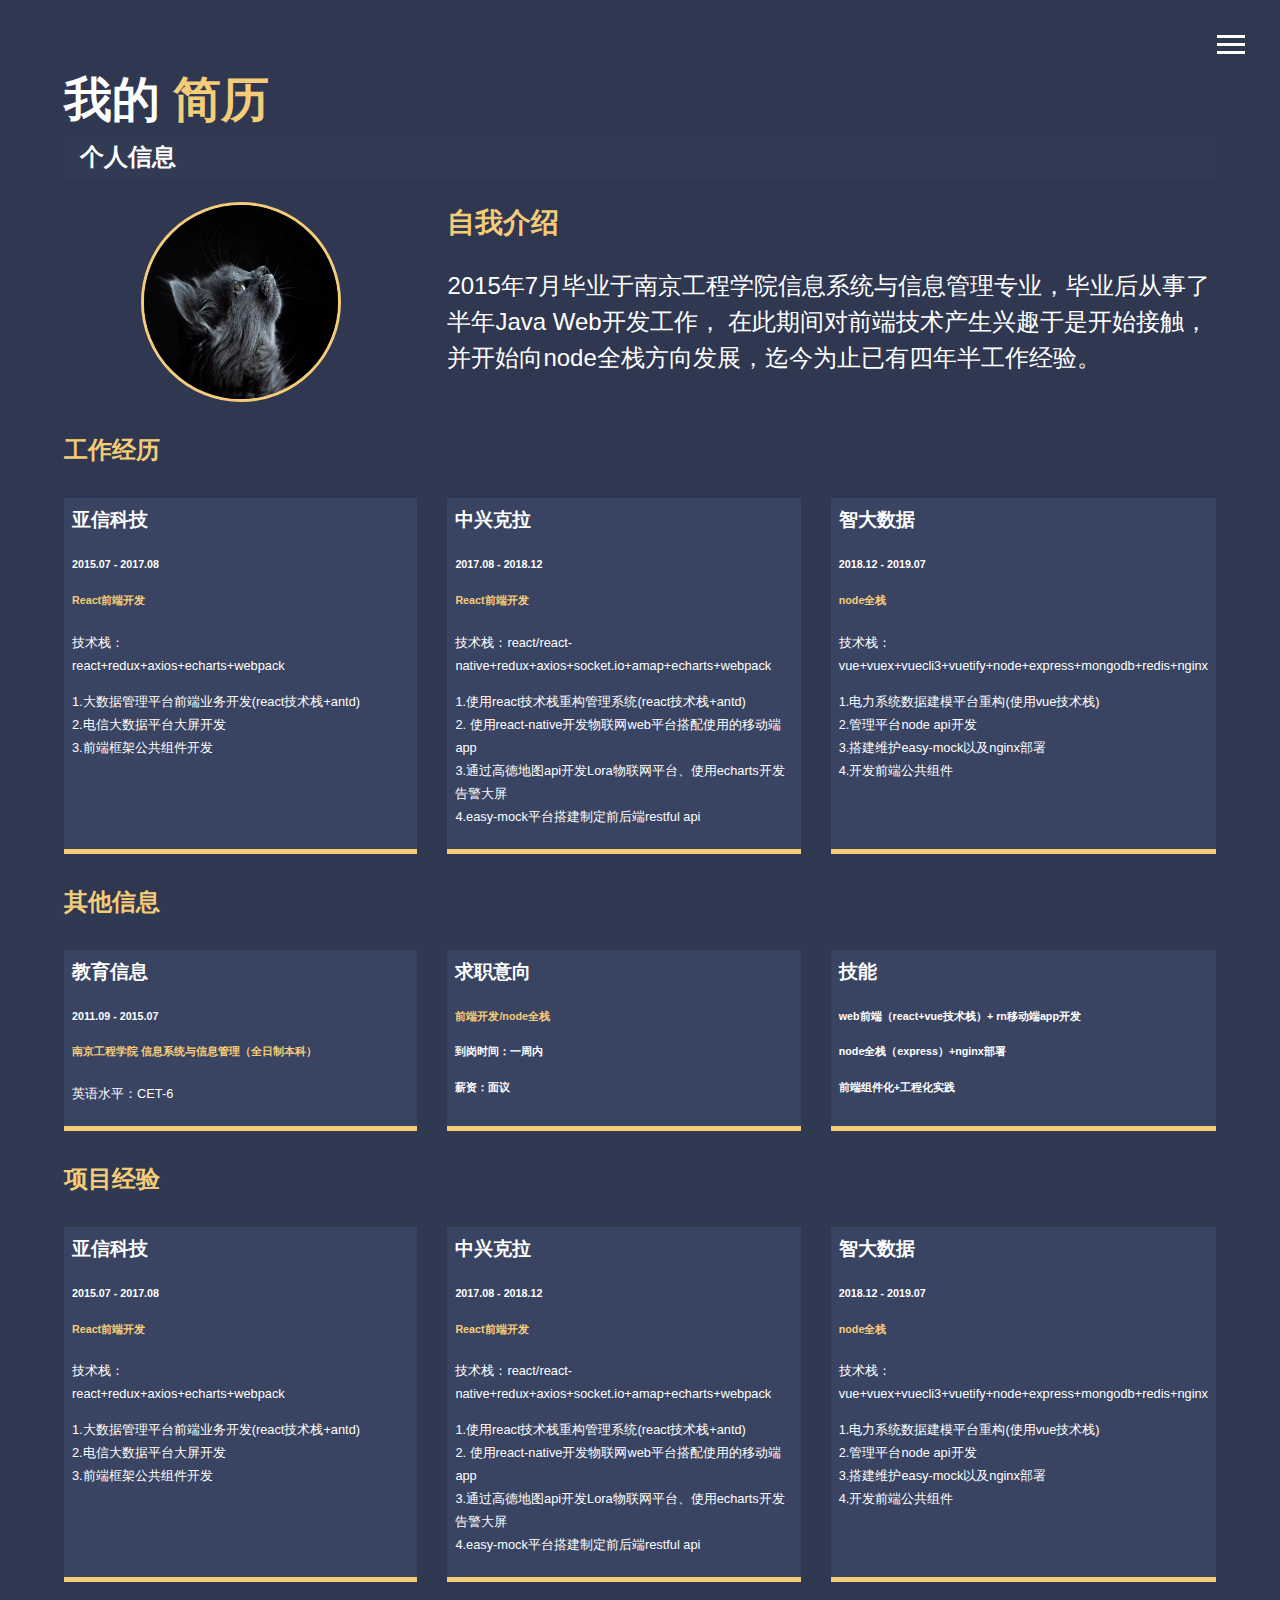
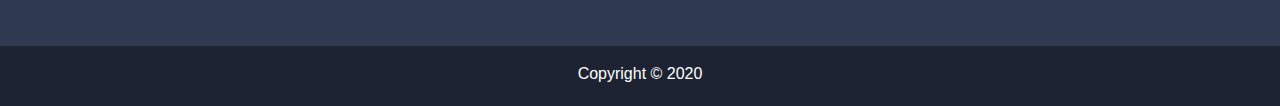
==== about.html @ 242357b2 "commit website code" ====
<!DOCTYPE html>
<html lang="en">

<head>
  <meta charset="UTF-8">
  <meta name="viewport" content="width=device-width, initial-scale=1.0">
  <meta http-equiv="X-UA-Compatible" content="ie=edge">
  <link rel="stylesheet" href="https://use.fontawesome.com/releases/v5.2.0/css/all.css"
    integrity="sha384-hWVjflwFxL6sNzntih27bfxkr27PmbbK/iSvJ+a4+0owXq79v+lsFkW54bOGbiDQ" crossorigin="anonymous">
  <link rel="stylesheet" href="css/main.css">
  <title>About Me</title>
</head>

<body>
  <header>
    <div class="menu-btn">
      <div class="btn-line"></div>
      <div class="btn-line"></div>
      <div class="btn-line"></div>
    </div>
    <nav class="menu">
      <div class="menu-branding">
        <div class="portrait"></div>
      </div>
      <ul class="menu-nav">
        <li class="nav-item">
          <a href="index.html" class="nav-link">首页</a>
        </li>
        <li class="nav-item current">
          <a href="about.html" class="nav-link">我的简历</a>
        </li>
        <li class="nav-item">
          <a href="work.html" class="nav-link">我的作品</a>
        </li>
        <li class="nav-item">
          <a href="contact.html" class="nav-link">联系我</a>
        </li>
      </ul>
    </nav>
  </header>
  <main id="about">
    <h1 class="lg-heading">
      我的
      <span class="text-secondary">简历</span>
    </h1>
    <h2 class="sm-heading">
      个人信息
    </h2>
    <div class="about-info">
      <img src="img/portrait_small.webp" alt="Xuhuitao" class="bio-image">
      <div class="bio">
        <h3 class="text-secondary">自我介绍</h3>
        <p>
          2015年7月毕业于南京工程学院信息系统与信息管理专业，毕业后从事了半年Java Web开发工作， 在此期间对前端技术产生兴趣于是开始接触，并开始向node全栈方向发展，迄今为止已有四年半工作经验。
        </p>
      </div>
      <div class="job-title">
        <span class="type-title text-secondary">工作经历</span>
      </div>
      <div class="job job-1">
        <h3>亚信科技</h3>
        <h6 style="line-height: 1;">2015.07 - 2017.08</h6>
        <h6 style="line-height: 1;" class="text-secondary">React前端开发</h6>
        <p>技术栈：<br>react+redux+axios+echarts+webpack</p>
        <p>1.大数据管理平台前端业务开发(react技术栈+antd) <br> 2.电信大数据平台大屏开发 <br>3.前端框架公共组件开发<br></p>
      </div>

      <div class="job job-2">
        <h3>中兴克拉</h3>
        <h6 style="line-height: 1;">2017.08 - 2018.12</h6 style="line-height: 1;">
        <h6 style="line-height: 1;" class="text-secondary">React前端开发</h6>
        <p>技术栈：react/react-native+redux+axios+socket.io+amap+echarts+webpack</p>
        <p>1.使用react技术栈重构管理系统(react技术栈+antd) <br> 2. 使用react-native开发物联网web平台搭配使用的移动端app
          <br>3.通过高德地图api开发Lora物联网平台、使用echarts开发告警大屏 <br> 4.easy-mock平台搭建制定前后端restful api <br></p>
      </div>

      <div class="job job-3">
        <h3>智大数据</h3>
        <h6 style="line-height: 1;">2018.12 - 2019.07</h6 style="line-height: 1;">
        <h6 style="line-height: 1;" class="text-secondary">node全栈</h6>
        <p>技术栈：vue+vuex+vuecli3+vuetify+node+express+mongodb+redis+nginx</p>
        <p>1.电力系统数据建模平台重构(使用vue技术栈) <br>2.管理平台node api开发 <br>3.搭建维护easy-mock以及nginx部署<br>4.开发前端公共组件</p>
      </div>

      <div class="other-title">
        <span class="type-title text-secondary">其他信息</span>
      </div>
      <div class="job other-1">
        <h3>教育信息</h3>
        <h6 style="line-height: 1;">2011.09 - 2015.07</h6>
        <h6 style="line-height: 1;" class="text-secondary">南京工程学院 信息系统与信息管理（全日制本科）</h6>
        <p>英语水平：CET-6</p>
      </div>

      <div class="job other-2">
        <h3>求职意向</h3>
        <h6 style="line-height: 1;" class="text-secondary">前端开发/node全栈</h6>
        <h6 style="line-height: 1;">到岗时间：一周内</h6>
        <h6 style="line-height: 1;">薪资：面议</h6>
      </div>

      <div class="job other-3">
        <h3>技能</h3>
        <h6 style="line-height: 1;">web前端（react+vue技术栈）+ rn移动端app开发</h6>
        <h6 style="line-height: 1;">node全栈（express）+nginx部署</h6>
        <h6 style="line-height: 1;">前端组件化+工程化实践</h6>
      </div>

      <div class="project-title">
        <span class="type-title text-secondary">项目经验</span>
      </div>
      <div class="job project-1">
        <h3>亚信科技</h3>
        <h6 style="line-height: 1;">2015.07 - 2017.08</h6>
        <h6 style="line-height: 1;" class="text-secondary">React前端开发</h6>
        <p>技术栈：<br>react+redux+axios+echarts+webpack</p>
        <p>1.大数据管理平台前端业务开发(react技术栈+antd) <br> 2.电信大数据平台大屏开发 <br>3.前端框架公共组件开发<br></p>
      </div>

      <div class="job project-2">
        <h3>中兴克拉</h3>
        <h6 style="line-height: 1;">2017.08 - 2018.12</h6 style="line-height: 1;">
        <h6 style="line-height: 1;" class="text-secondary">React前端开发</h6>
        <p>技术栈：react/react-native+redux+axios+socket.io+amap+echarts+webpack</p>
        <p>1.使用react技术栈重构管理系统(react技术栈+antd) <br> 2. 使用react-native开发物联网web平台搭配使用的移动端app
          <br>3.通过高德地图api开发Lora物联网平台、使用echarts开发告警大屏 <br> 4.easy-mock平台搭建制定前后端restful api <br></p>
      </div>

      <div class="job project-3">
        <h3>智大数据</h3>
        <h6 style="line-height: 1;">2018.12 - 2019.07</h6 style="line-height: 1;">
        <h6 style="line-height: 1;" class="text-secondary">node全栈</h6>
        <p>技术栈：vue+vuex+vuecli3+vuetify+node+express+mongodb+redis+nginx</p>
        <p>1.电力系统数据建模平台重构(使用vue技术栈) <br>2.管理平台node api开发 <br>3.搭建维护easy-mock以及nginx部署<br>4.开发前端公共组件</p>
      </div>
    </div>
  </main>
  <footer id="main-footer">
    Copyright &copy; 2020
  </footer>
  <div class="settings">
    <i class="fas fa-cog fa-2x"></i>
  </div>
  <div class="settings-modal">
    <div class="modal-container">
      <div class="modal-header">
        <div class="title">Setting</div>
        <span class="modal-close">+</span>
      </div>
      <div class="modal-content">
        <label>Dark Mode:</label>
        <input type="checkbox" checked name=''>
      </div>
    </div>
  </div>
  <script src="js/main.js"></script>
</body>

</html>
---- css/main.css ----
.menu-btn {
  position: absolute;
  z-index: 3;
  right: 35px;
  top: 35px;
  cursor: pointer;
  transition: all .6s ease-out; }
  .menu-btn .btn-line {
    width: 28px;
    height: 3px;
    margin: 0 0 5px 0;
    background: #fff;
    transition: all .6s ease-out; }
  .menu-btn.close {
    transform: rotate(180deg); }
    .menu-btn.close .btn-line:nth-child(1) {
      transform: rotate(45deg) translate(11px); }
    .menu-btn.close .btn-line:nth-child(2) {
      opacity: 0; }
    .menu-btn.close .btn-line:nth-child(3) {
      transform: rotate(-45deg) translate(11px); }

.menu {
  position: fixed;
  top: 0;
  width: 100%;
  opacity: 0.9;
  visibility: hidden; }
  .menu.show {
    visibility: visible; }
  .menu-branding, .menu-nav {
    display: flex;
    flex-flow: column wrap;
    justify-content: center;
    align-items: center;
    float: left;
    width: 50%;
    height: 100vh;
    overflow: hidden; }
  .menu-nav {
    margin: 0;
    padding: 0;
    background: #272e42;
    list-style: none;
    transform: translate3d(0, -100%, 0);
    transition: all .6s ease-out; }
    .menu-nav.show {
      transform: translate3d(0, 0, 0); }
  .menu-branding {
    background: #303952;
    transform: translate3d(0, 100%, 0);
    transition: all .6s ease-out; }
    .menu-branding.show {
      transform: translate3d(0, 0, 0); }
    .menu-branding .portrait {
      width: 250px;
      height: 250px;
      background: url("../img/portrait_small.webp");
      background-size: 250px 250px;
      border-radius: 50%;
      border: solid 3px #f5cd79; }
  .menu .nav-item {
    transform: translate3d(600px, 0, 0);
    transition: all .6s ease-out; }
    .menu .nav-item.show {
      transform: translate3d(0, 0, 0); }
    .menu .nav-item.current > a {
      color: #f5cd79; }
  .menu .nav-link {
    display: inline-block;
    position: relative;
    text-transform: uppercase;
    font-size: 30px;
    padding: 1rem 0;
    font-weight: 300;
    text-decoration: none;
    /* dynamically change text color */
    color: #fff;
    transition: all .6s ease-out; }
    .menu .nav-link:hover {
      color: #f5cd79; }

.nav-item:nth-child(1) {
  transition-delay: 0.1s; }

.nav-item:nth-child(2) {
  transition-delay: 0.2s; }

.nav-item:nth-child(3) {
  transition-delay: 0.3s; }

.nav-item:nth-child(4) {
  transition-delay: 0.4s; }

@media screen and (min-width: 1173px) {
  .projects {
    grid-template-columns: repeat(4, 1fr); } }

@media screen and (min-width: 769px) and (max-width: 1172px) {
  .projects {
    grid-template-columns: repeat(3, 1fr); } }

@media screen and (max-width: 768px) {
  main {
    align-items: center;
    text-align: center; }
    main .lg-heading {
      line-height: 1;
      margin-bottom: 1rem; }
  ul.menu-nav,
  div.menu-branding {
    float: none;
    width: 100%;
    min-height: 0; }
    ul.menu-nav.show,
    div.menu-branding.show {
      transform: translate3d(0, 0, 0); }
  .menu-nav {
    height: 75vh;
    transform: translate3d(-100%, 0, 0); }
    .menu-nav .nav-item:nth-child(1) {
      margin-top: -30px; }
    .menu-nav .nav-item .nav-link {
      font-size: 20px !important; }
  .menu-branding {
    height: 25vh;
    transform: translate3d(100%, 0, 0); }
    .menu-branding .portrait {
      width: 150px;
      height: 150px;
      background-size: 150px 150px; }
  .about-info {
    grid-template-areas: 'bioimage' 'bio' 'jobtitle' 'job1' 'job2' 'job3' 'othertitle';
    grid-template-columns: 1fr; }
  .projects {
    grid-template-columns: repeat(2, 1fr); } }

@media screen and (max-width: 500px) {
  .lg-heading {
    font-size: 1.5rem;
    margin-top: 1rem;
    font-size: 5rem; }
  main {
    padding: 2rem; }
    main #home h1 {
      margin-top: 10vh; }
  .projects {
    grid-template-columns: 1fr; } }

* {
  box-sizing: border-box; }

body {
  background: #303952;
  color: #fff;
  height: 100%;
  margin: 0;
  font-family: 'Montserrat',Arial, Helvetica, sans-serif;
  line-height: 1.5; }
  body#bg-img {
    background: url(../img/bg.webp);
    background-attachment: fixed;
    background-size: cover; }
  body::after {
    content: '';
    position: absolute;
    top: 0;
    right: 0;
    width: 100%;
    height: 100%;
    z-index: -1;
    background: rgba(48, 57, 82, 0.6); }

h1,
h2,
h3 {
  margin: 0;
  font-size: 400; }
  h1.lg-heading,
  h2.lg-heading,
  h3.lg-heading {
    font-size: 3rem; }
  h1.sm-heading,
  h2.sm-heading,
  h3.sm-heading {
    margin-bottom: 1.5rem;
    padding: 0.2rem 1rem;
    background: rgba(52, 61, 88, 0.5); }

a {
  color: #fff;
  text-decoration: none; }

header {
  position: fixed;
  z-index: 2;
  width: 100%; }

.text-secondary {
  color: #f5cd79; }

.float-left {
  float: left; }

.float-right {
  float: right; }

main {
  padding: 4rem;
  min-height: calc(100vh - 60px); }
  main .icons {
    margin-top: 1rem; }
    main .icons a {
      padding: 0.4rem; }
      main .icons a:hover {
        color: #f5cd79;
        /*transition: all 0.8s ease-out;*/
        transition: all .6s ease-out; }
  main#home {
    overflow: hidden; }
    main#home h1 {
      margin-top: 20vh; }

.about-info {
  display: grid;
  grid-template-areas: 'bioimage bio bio' 'jobtitle jobtitle jobtitle' 'job1 job2 job3' 'othertitle othertitle othertitle' 'other1 other2 other3' 'projecttitle projecttitle projecttitle' 'project1 project2 project3';
  grid-template-columns: repeat(3, 1fr);
  grid-gap: 30px; }
  .about-info .bio-image {
    width: 200px;
    height: 200px;
    grid-area: bioimage;
    margin: auto;
    border-radius: 50%;
    border: 3px solid #f5cd79; }
  .about-info .bio {
    grid-area: bio;
    font-size: 1.5rem; }
  .about-info .job1 {
    grid-area: job1; }
  .about-info .job2 {
    grid-area: job2; }
  .about-info .job3 {
    grid-area: job3; }
  .about-info .project1 {
    grid-area: project1; }
  .about-info .project2 {
    grid-area: project2; }
  .about-info .project3 {
    grid-area: project3; }
  .about-info .other1 {
    grid-area: other1; }
  .about-info .other2 {
    grid-area: other2; }
  .about-info .other3 {
    grid-area: other3; }
  .about-info .job {
    background: #394462;
    padding: 0.5rem;
    border-bottom: 5px solid #f5cd79; }
    .about-info .job p {
      font-size: 0.8rem;
      line-height: 1.8; }
  .about-info .job-title {
    grid-area: jobtitle; }
  .about-info .other-title {
    grid-area: othertitle; }
  .about-info .project-title {
    grid-area: projecttitle; }
  .about-info .type-title {
    font-size: 24px;
    font-weight: 600; }

.projects {
  display: grid;
  grid-template-areas: repeat(3, 1fr);
  grid-gap: 0.7rem; }
  .projects img {
    width: 100%;
    border: 3px solid #fff;
    border-radius: 3px; }
    .projects img:hover {
      opacity: 0.5;
      border-color: #f5cd79;
      transition: all .6s ease-out; }

.boxes {
  display: grid;
  flex-wrap: wrap;
  justify-content: space-evenly;
  align-items: center;
  margin-top: 1rem; }
  .boxes div {
    font-size: 2rem;
    border: 3px #fff solid;
    padding: 1.5rem 2.5rem;
    margin-bottom: 3rem;
    transition: all .6s ease-out; }
    .boxes div:hover {
      padding: 0.5rem 1.5rem;
      background: #f5cd79;
      color: #000; }
      .boxes div:hover span {
        color: #000; }

.btn, .btn-dark, .btn-light {
  display: block;
  padding: 0.5rem 1rem;
  border: 0;
  border-radius: 4px;
  margin-bottom: 0.3rem; }
  .btn:hover, .btn-dark:hover, .btn-light:hover {
    background: #f5cd79;
    color: #000; }

.btn-dark {
  background: black;
  color: #fff; }

.btn-light {
  background: #b0b9d1;
  color: #333; }

#main-footer {
  text-align: center;
  padding: 1rem;
  background: #1d2332;
  color: #fff;
  height: 60px; }

.settings {
  display: none;
  position: absolute;
  top: 1.6rem;
  left: 1rem;
  cursor: pointer; }

.settings-modal {
  width: 100%;
  height: 100%;
  background: rgba(48, 57, 82, 0.5);
  position: absolute;
  top: 0;
  display: none;
  justify-content: center;
  align-items: center; }
  .settings-modal.show-modal {
    display: flex;
    z-index: 5; }
  .settings-modal .modal-container {
    width: 300px;
    min-height: 28vh;
    background-color: #f1f2f6;
    border-radius: 8px;
    margin-top: -40px;
    position: relative;
    overflow: hidden; }
    .settings-modal .modal-container .modal-header {
      background: #303952;
      color: #fff;
      position: relative;
      height: 7vh;
      width: 100%;
      border-radius: 8px 8px 0 0;
      box-shadow: 0 2px 3px 0 rgba(0, 0, 0, 0.2);
      padding: 0.8rem 1rem; }
      .settings-modal .modal-container .modal-header .title {
        font-size: 1.2rem;
        letter-spacing: 0.1rem; }
      .settings-modal .modal-container .modal-header .modal-close {
        position: absolute;
        right: 0.6rem;
        top: 0.1rem;
        transform: rotate(45deg);
        font-size: 2rem;
        cursor: pointer; }
    .settings-modal .modal-container .modal-content {
      padding: 2rem 3rem;
      color: #303952;
      font-size: 1rem; }
  .settings-modal input[type=checkbox] {
    position: relative;
    width: 40px;
    height: 20px;
    top: 8px;
    left: 10px;
    -webkit-appearance: none;
    background: #c6c6c6;
    outline: none;
    border-radius: 10px;
    box-shadow: inset 0 0 5px rgba(0, 0, 0, 0.2);
    transition: .5s; }
  .settings-modal input:checked[type=checkbox] {
    background: #303952; }
  .settings-modal input[type=checkbox]:before {
    content: '';
    position: absolute;
    width: 20px;
    height: 20px;
    border-radius: 50%;
    top: 0;
    left: 0;
    background: #fff;
    transform: scale(1.1);
    transition: .5s;
    box-shadow: 0 2px 5px rgba(0, 0, 0, 0.2); }
  .settings-modal input:checked[type=checkbox]:before {
    left: 20px; }
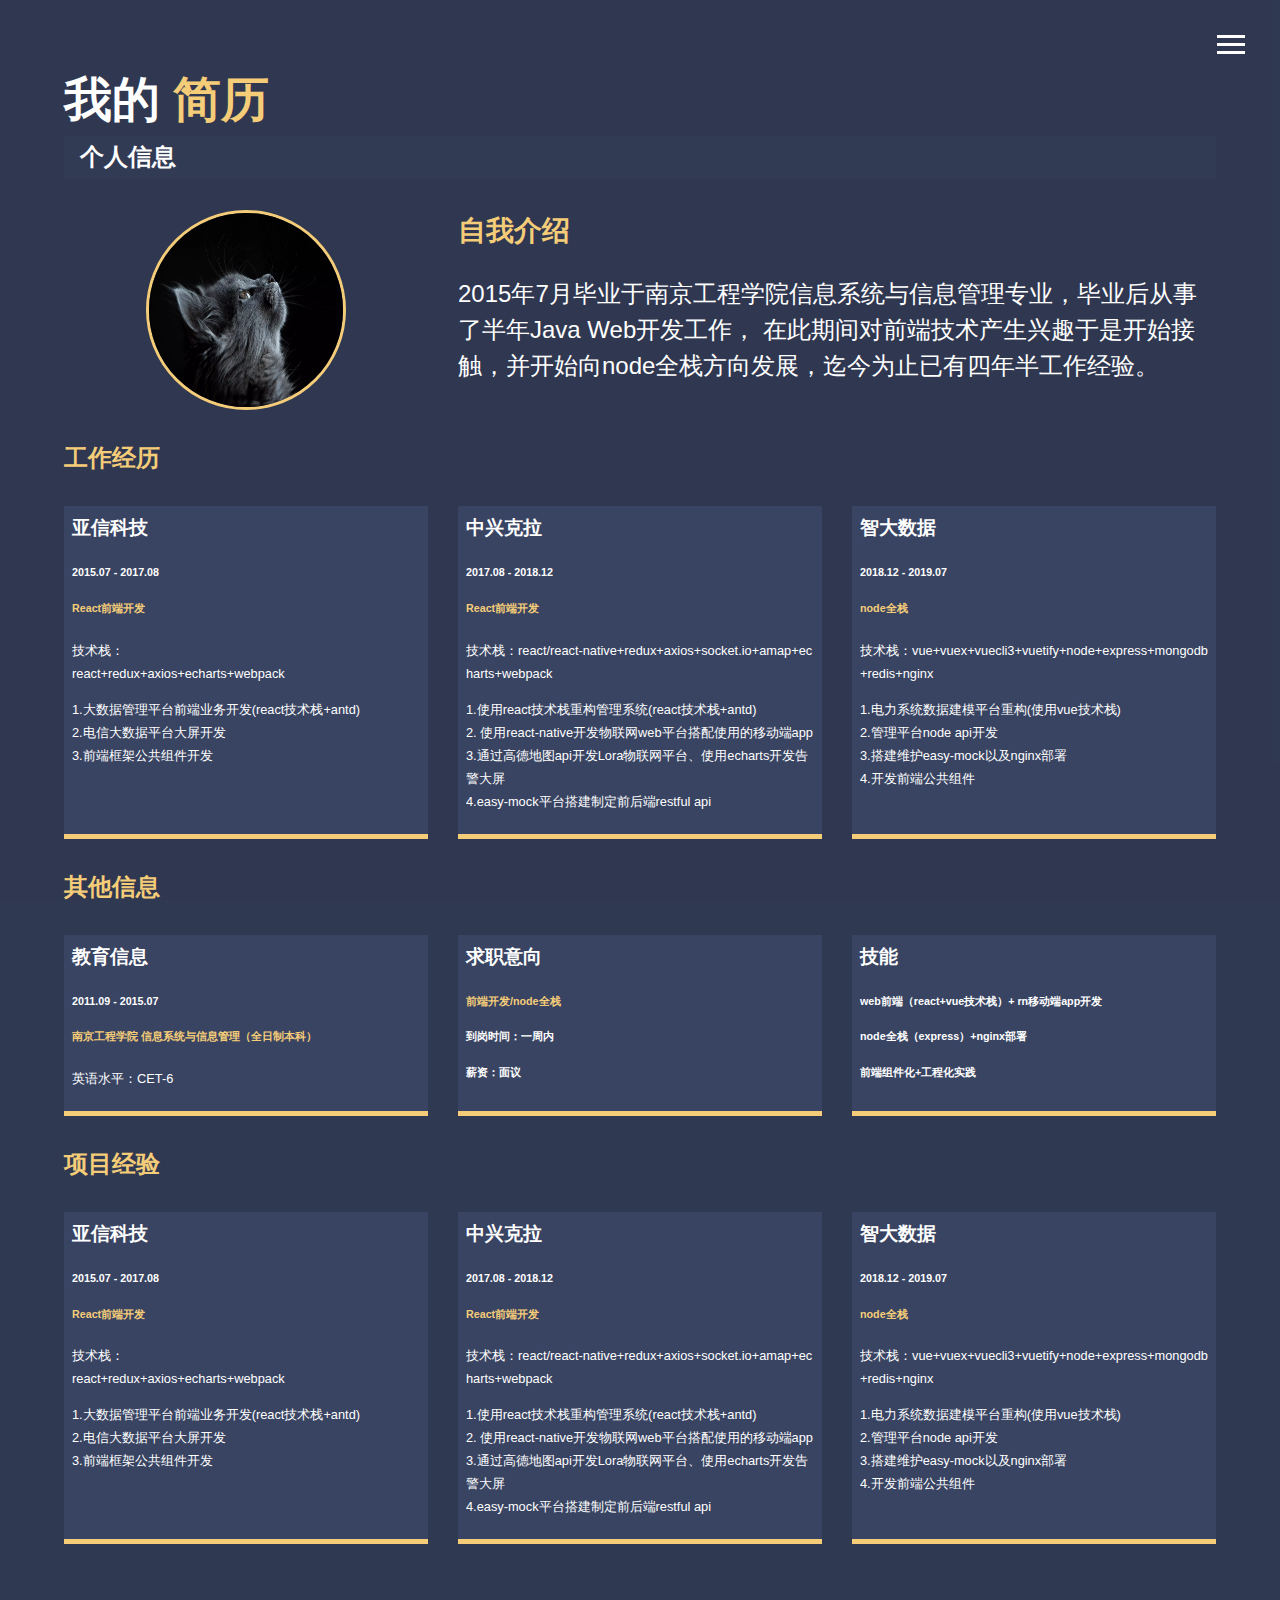
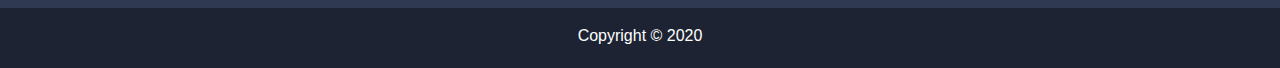
==== commit 7b6e9a2f: "css changes:add word wrap for p html tag" ====
--- a/about.html
+++ b/about.html
@@ -48,6 +48,7 @@
     </h2>
     <div class="about-info">
       <img src="img/portrait_small.webp" alt="Xuhuitao" class="bio-image">
+
       <div class="bio">
         <h3 class="text-secondary">自我介绍</h3>
         <p>
@@ -138,21 +139,6 @@
   <footer id="main-footer">
     Copyright &copy; 2020
   </footer>
-  <div class="settings">
-    <i class="fas fa-cog fa-2x"></i>
-  </div>
-  <div class="settings-modal">
-    <div class="modal-container">
-      <div class="modal-header">
-        <div class="title">Setting</div>
-        <span class="modal-close">+</span>
-      </div>
-      <div class="modal-content">
-        <label>Dark Mode:</label>
-        <input type="checkbox" checked name=''>
-      </div>
-    </div>
-  </div>
   <script src="js/main.js"></script>
 </body>
 
--- a/css/main.css
+++ b/css/main.css
@@ -92,61 +92,6 @@
 .nav-item:nth-child(4) {
   transition-delay: 0.4s; }
 
-@media screen and (min-width: 1173px) {
-  .projects {
-    grid-template-columns: repeat(4, 1fr); } }
-
-@media screen and (min-width: 769px) and (max-width: 1172px) {
-  .projects {
-    grid-template-columns: repeat(3, 1fr); } }
-
-@media screen and (max-width: 768px) {
-  main {
-    align-items: center;
-    text-align: center; }
-    main .lg-heading {
-      line-height: 1;
-      margin-bottom: 1rem; }
-  ul.menu-nav,
-  div.menu-branding {
-    float: none;
-    width: 100%;
-    min-height: 0; }
-    ul.menu-nav.show,
-    div.menu-branding.show {
-      transform: translate3d(0, 0, 0); }
-  .menu-nav {
-    height: 75vh;
-    transform: translate3d(-100%, 0, 0); }
-    .menu-nav .nav-item:nth-child(1) {
-      margin-top: -30px; }
-    .menu-nav .nav-item .nav-link {
-      font-size: 20px !important; }
-  .menu-branding {
-    height: 25vh;
-    transform: translate3d(100%, 0, 0); }
-    .menu-branding .portrait {
-      width: 150px;
-      height: 150px;
-      background-size: 150px 150px; }
-  .about-info {
-    grid-template-areas: 'bioimage' 'bio' 'jobtitle' 'job1' 'job2' 'job3' 'othertitle';
-    grid-template-columns: 1fr; }
-  .projects {
-    grid-template-columns: repeat(2, 1fr); } }
-
-@media screen and (max-width: 500px) {
-  .lg-heading {
-    font-size: 1.5rem;
-    margin-top: 1rem;
-    font-size: 5rem; }
-  main {
-    padding: 2rem; }
-    main #home h1 {
-      margin-top: 10vh; }
-  .projects {
-    grid-template-columns: 1fr; } }
-
 * {
   box-sizing: border-box; }
 
@@ -183,7 +128,7 @@
   h1.sm-heading,
   h2.sm-heading,
   h3.sm-heading {
-    margin-bottom: 1.5rem;
+    margin-bottom: 2rem;
     padding: 0.2rem 1rem;
     background: rgba(52, 61, 88, 0.5); }
 
@@ -198,12 +143,6 @@
 
 .text-secondary {
   color: #f5cd79; }
-
-.float-left {
-  float: left; }
-
-.float-right {
-  float: right; }
 
 main {
   padding: 4rem;
@@ -211,11 +150,11 @@
   main .icons {
     margin-top: 1rem; }
     main .icons a {
-      padding: 0.4rem; }
+      padding: 0.4rem;
+      transition: all .6s ease-out; }
       main .icons a:hover {
         color: #f5cd79;
-        /*transition: all 0.8s ease-out;*/
-        transition: all .6s ease-out; }
+        /*transition: all 0.8s ease-out;*/ }
   main#home {
     overflow: hidden; }
     main#home h1 {
@@ -223,9 +162,13 @@
 
 .about-info {
   display: grid;
+  grid-gap: 30px;
   grid-template-areas: 'bioimage bio bio' 'jobtitle jobtitle jobtitle' 'job1 job2 job3' 'othertitle othertitle othertitle' 'other1 other2 other3' 'projecttitle projecttitle projecttitle' 'project1 project2 project3';
-  grid-template-columns: repeat(3, 1fr);
-  grid-gap: 30px; }
+  grid-template-columns: repeat(3, 1fr); }
+  .about-info p {
+    word-wrap: break-word;
+    word-break: break-all;
+    overflow: hidden; }
   .about-info .bio-image {
     width: 200px;
     height: 200px;
@@ -328,81 +271,58 @@
   color: #fff;
   height: 60px; }
 
-.settings {
-  display: none;
-  position: absolute;
-  top: 1.6rem;
-  left: 1rem;
-  cursor: pointer; }
-
-.settings-modal {
-  width: 100%;
-  height: 100%;
-  background: rgba(48, 57, 82, 0.5);
-  position: absolute;
-  top: 0;
-  display: none;
-  justify-content: center;
-  align-items: center; }
-  .settings-modal.show-modal {
-    display: flex;
-    z-index: 5; }
-  .settings-modal .modal-container {
-    width: 300px;
-    min-height: 28vh;
-    background-color: #f1f2f6;
-    border-radius: 8px;
-    margin-top: -40px;
-    position: relative;
-    overflow: hidden; }
-    .settings-modal .modal-container .modal-header {
-      background: #303952;
-      color: #fff;
-      position: relative;
-      height: 7vh;
-      width: 100%;
-      border-radius: 8px 8px 0 0;
-      box-shadow: 0 2px 3px 0 rgba(0, 0, 0, 0.2);
-      padding: 0.8rem 1rem; }
-      .settings-modal .modal-container .modal-header .title {
-        font-size: 1.2rem;
-        letter-spacing: 0.1rem; }
-      .settings-modal .modal-container .modal-header .modal-close {
-        position: absolute;
-        right: 0.6rem;
-        top: 0.1rem;
-        transform: rotate(45deg);
-        font-size: 2rem;
-        cursor: pointer; }
-    .settings-modal .modal-container .modal-content {
-      padding: 2rem 3rem;
-      color: #303952;
-      font-size: 1rem; }
-  .settings-modal input[type=checkbox] {
-    position: relative;
-    width: 40px;
-    height: 20px;
-    top: 8px;
-    left: 10px;
-    -webkit-appearance: none;
-    background: #c6c6c6;
-    outline: none;
-    border-radius: 10px;
-    box-shadow: inset 0 0 5px rgba(0, 0, 0, 0.2);
-    transition: .5s; }
-  .settings-modal input:checked[type=checkbox] {
-    background: #303952; }
-  .settings-modal input[type=checkbox]:before {
-    content: '';
-    position: absolute;
-    width: 20px;
-    height: 20px;
-    border-radius: 50%;
-    top: 0;
-    left: 0;
-    background: #fff;
-    transform: scale(1.1);
-    transition: .5s;
-    box-shadow: 0 2px 5px rgba(0, 0, 0, 0.2); }
-  .settings-modal input:checked[type=checkbox]:before {
-    left: 20px; }
+@media screen and (min-width: 1173px) {
+  .projects {
+    grid-template-columns: repeat(4, 1fr); } }
+
+@media screen and (min-width: 769px) and (max-width: 1172px) {
+  .projects {
+    grid-template-columns: repeat(3, 1fr); } }
+
+@media screen and (max-width: 768px) {
+  main {
+    align-items: center;
+    text-align: center; }
+    main .lg-heading {
+      line-height: 1;
+      margin-bottom: 1rem; }
+  ul.menu-nav,
+  div.menu-branding {
+    float: none;
+    width: 100%;
+    min-height: 0; }
+    ul.menu-nav.show,
+    div.menu-branding.show {
+      transform: translate3d(0, 0, 0); }
+  .menu-nav {
+    height: 75vh;
+    transform: translate3d(-100%, 0, 0); }
+    .menu-nav .nav-item:nth-child(1) {
+      margin-top: -30px; }
+    .menu-nav .nav-item .nav-link {
+      font-size: 20px !important; }
+  .menu-branding {
+    height: 25vh;
+    transform: translate3d(100%, 0, 0); }
+    .menu-branding .portrait {
+      width: 150px;
+      height: 150px;
+      background-size: 150px 150px; }
+  .about-info {
+    grid-template-areas: 'bioimage' 'bio' 'jobtitle' 'job1' 'job2' 'job3' 'othertitle' 'other1' 'other2'  'other3' 'projecttitle' 'project1' 'project2' 'project3';
+    grid-template-columns: 1fr; }
+  .projects {
+    grid-template-columns: repeat(2, 1fr); } }
+
+@media screen and (max-width: 500px) {
+  .lg-heading {
+    font-size: 1.5rem;
+    margin-top: 1rem;
+    font-size: 5rem; }
+  main {
+    box-sizing: border-box;
+    padding: 2rem; }
+    main #home h1 {
+      margin-top: 10vh; }
+  .projects {
+    grid-template-columns: 1fr; } }
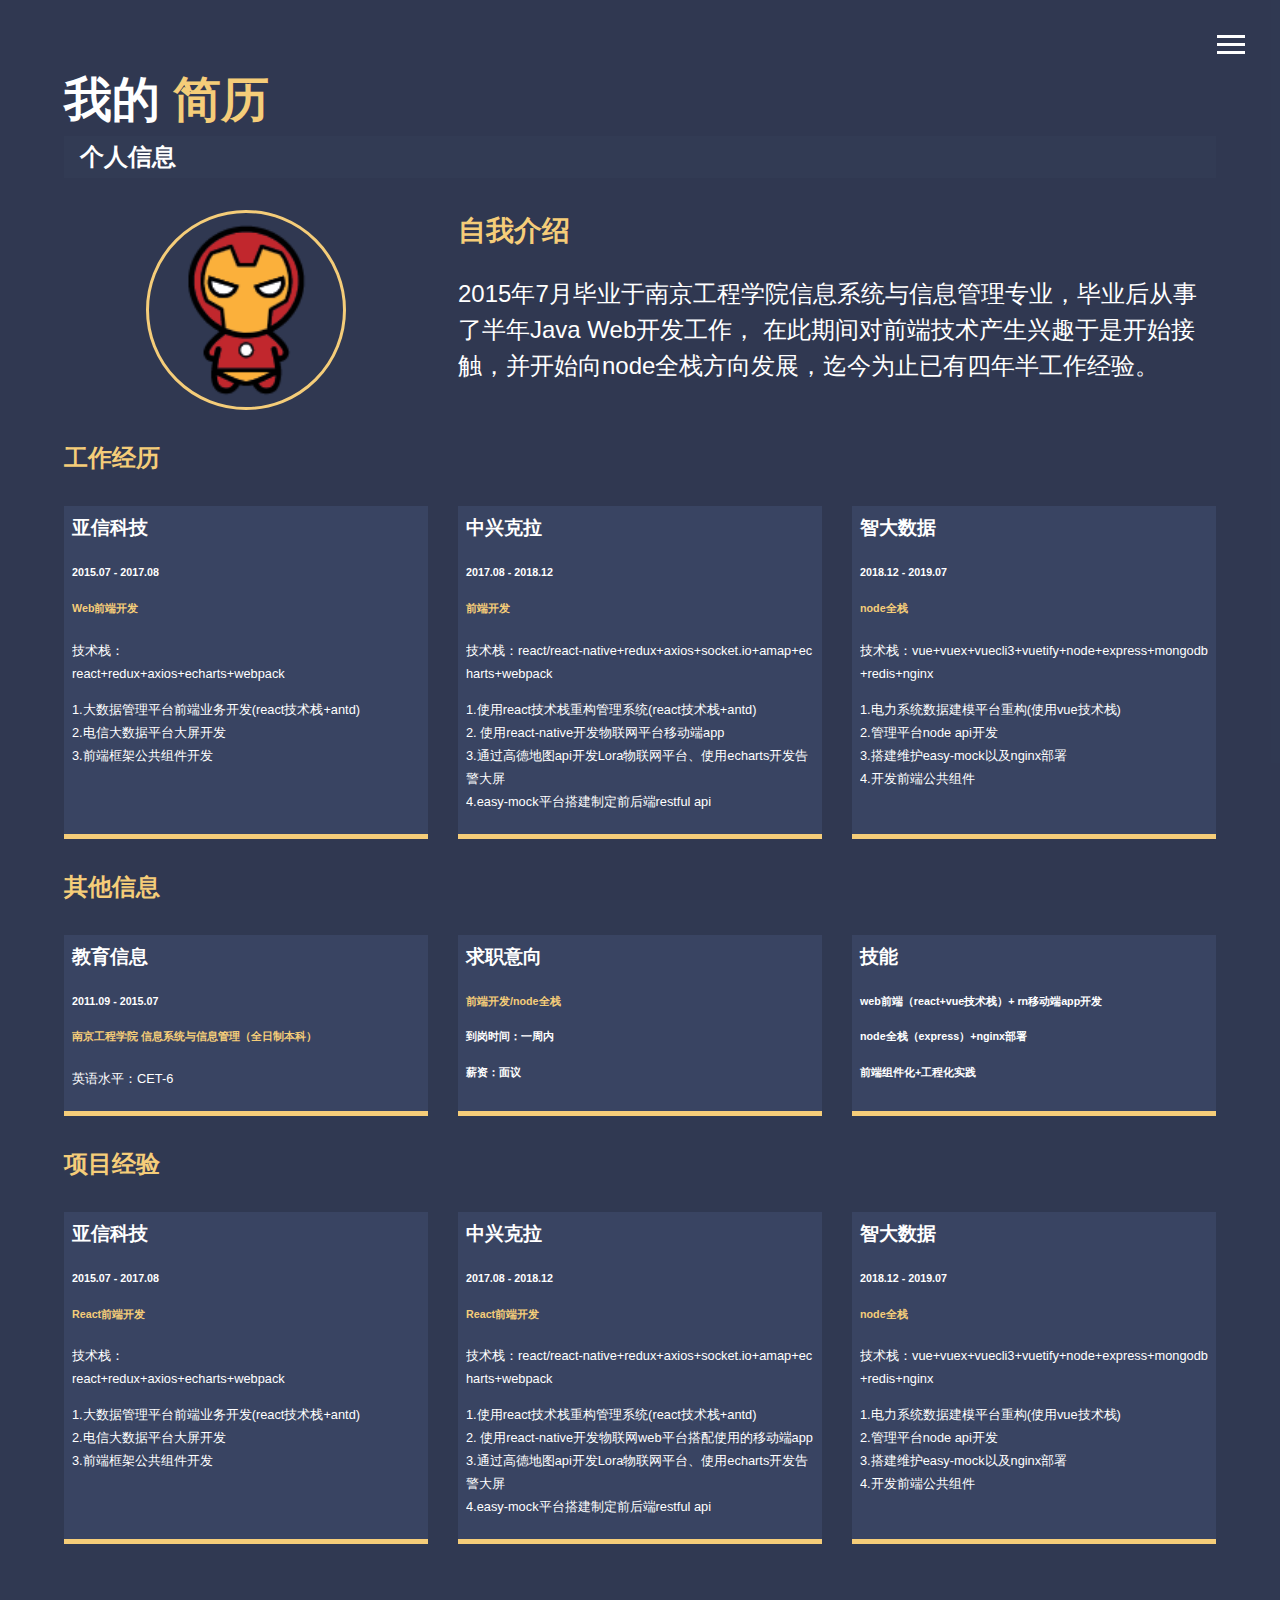
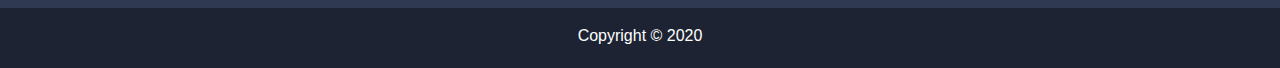
==== commit f924656e: "change image" ====
--- a/about.html
+++ b/about.html
@@ -47,7 +47,7 @@
       个人信息
     </h2>
     <div class="about-info">
-      <img src="img/portrait_small.webp" alt="Xuhuitao" class="bio-image">
+      <img src="img/portrait_small.png" alt="Xuhuitao" class="bio-image">
 
       <div class="bio">
         <h3 class="text-secondary">自我介绍</h3>
@@ -61,7 +61,7 @@
       <div class="job job-1">
         <h3>亚信科技</h3>
         <h6 style="line-height: 1;">2015.07 - 2017.08</h6>
-        <h6 style="line-height: 1;" class="text-secondary">React前端开发</h6>
+        <h6 style="line-height: 1;" class="text-secondary">Web前端开发</h6>
         <p>技术栈：<br>react+redux+axios+echarts+webpack</p>
         <p>1.大数据管理平台前端业务开发(react技术栈+antd) <br> 2.电信大数据平台大屏开发 <br>3.前端框架公共组件开发<br></p>
       </div>
@@ -69,9 +69,9 @@
       <div class="job job-2">
         <h3>中兴克拉</h3>
         <h6 style="line-height: 1;">2017.08 - 2018.12</h6 style="line-height: 1;">
-        <h6 style="line-height: 1;" class="text-secondary">React前端开发</h6>
+        <h6 style="line-height: 1;" class="text-secondary">前端开发</h6>
         <p>技术栈：react/react-native+redux+axios+socket.io+amap+echarts+webpack</p>
-        <p>1.使用react技术栈重构管理系统(react技术栈+antd) <br> 2. 使用react-native开发物联网web平台搭配使用的移动端app
+        <p>1.使用react技术栈重构管理系统(react技术栈+antd) <br> 2. 使用react-native开发物联网平台移动端app
           <br>3.通过高德地图api开发Lora物联网平台、使用echarts开发告警大屏 <br> 4.easy-mock平台搭建制定前后端restful api <br></p>
       </div>
 
--- a/css/main.css
+++ b/css/main.css
@@ -55,7 +55,7 @@
     .menu-branding .portrait {
       width: 250px;
       height: 250px;
-      background: url("../img/portrait_small.webp");
+      background: url("../img/portrait_small.png");
       background-size: 250px 250px;
       border-radius: 50%;
       border: solid 3px #f5cd79; }
@@ -103,7 +103,7 @@
   font-family: 'Montserrat',Arial, Helvetica, sans-serif;
   line-height: 1.5; }
   body#bg-img {
-    background: url(../img/bg.webp);
+    background: url(../img/bg1.webp);
     background-attachment: fixed;
     background-size: cover; }
   body::after {
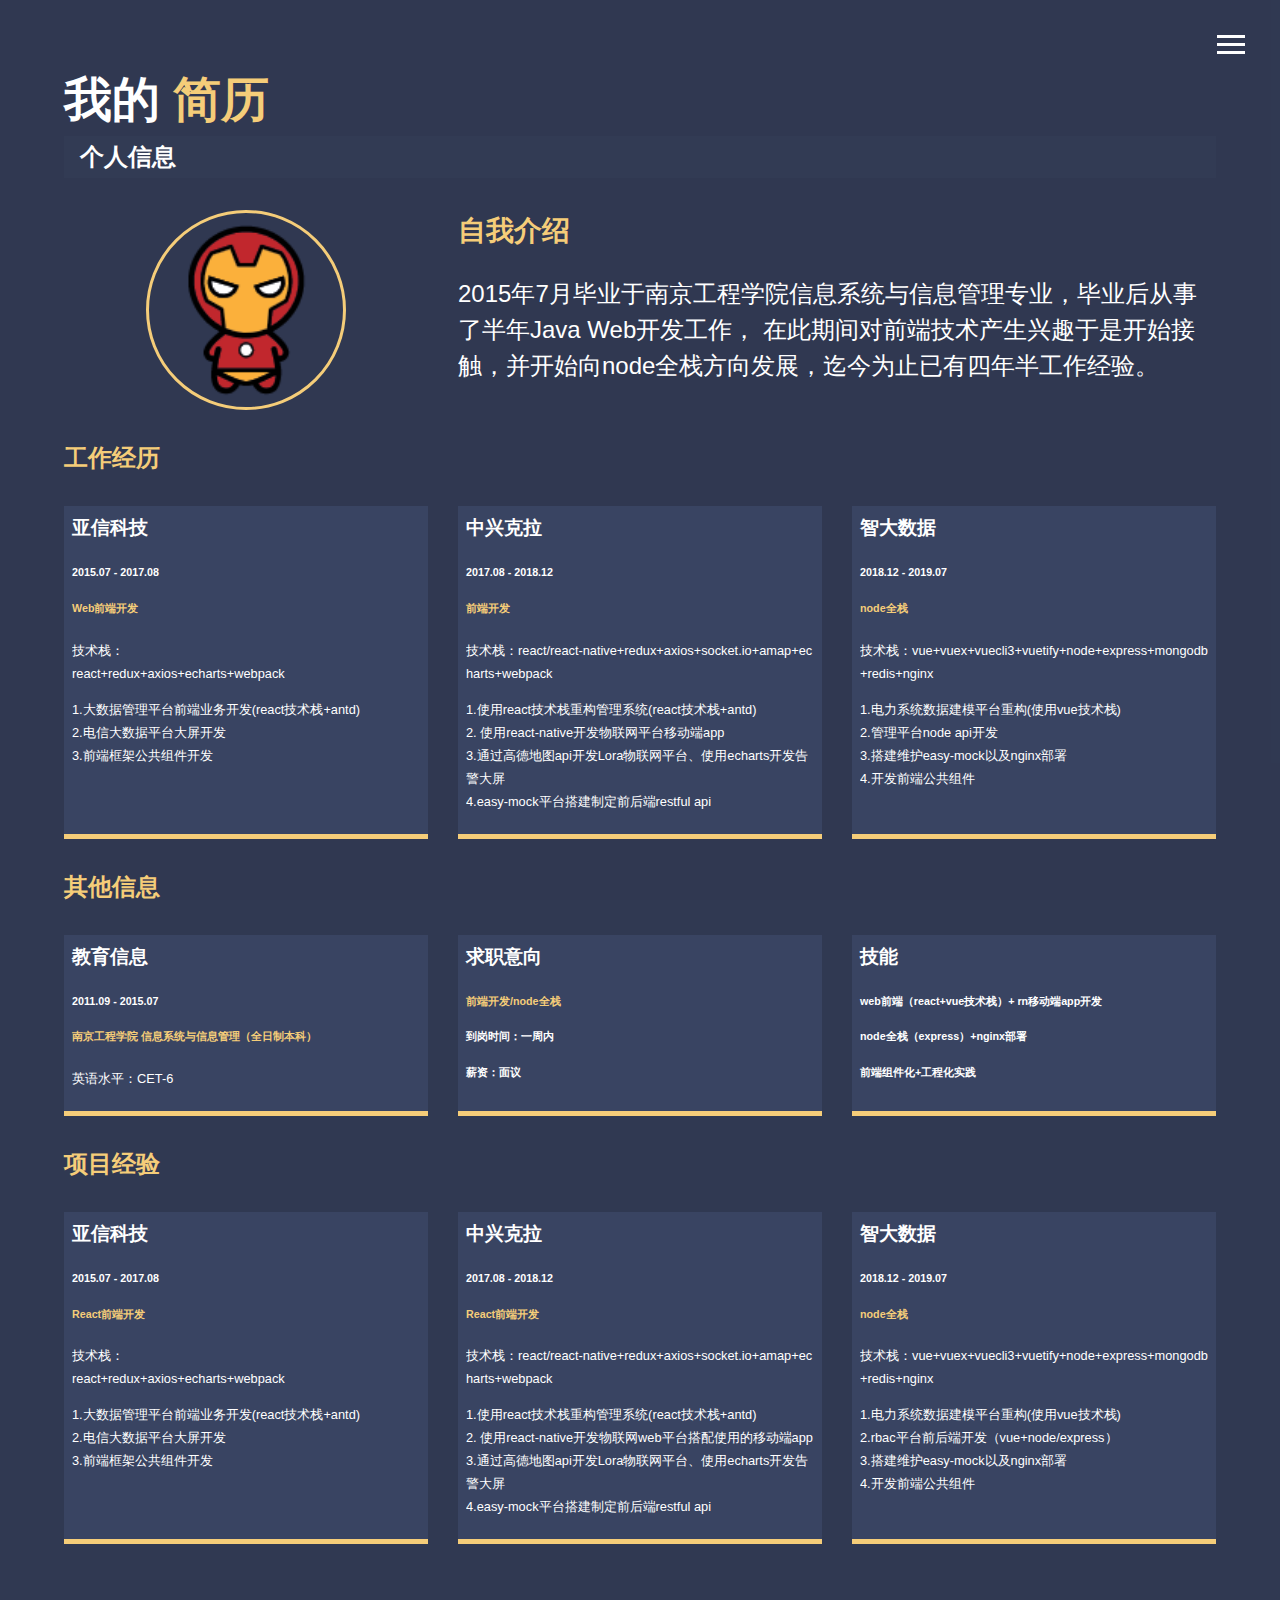
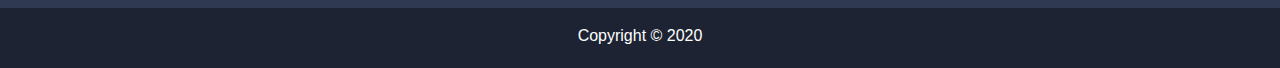
==== commit c973c582: "add lazy image load" ====
--- a/about.html
+++ b/about.html
@@ -8,7 +8,7 @@
   <link rel="stylesheet" href="https://use.fontawesome.com/releases/v5.2.0/css/all.css"
     integrity="sha384-hWVjflwFxL6sNzntih27bfxkr27PmbbK/iSvJ+a4+0owXq79v+lsFkW54bOGbiDQ" crossorigin="anonymous">
   <link rel="stylesheet" href="css/main.css">
-  <title>About Me</title>
+  <title>简历</title>
 </head>
 
 <body>
@@ -132,7 +132,7 @@
         <h6 style="line-height: 1;">2018.12 - 2019.07</h6 style="line-height: 1;">
         <h6 style="line-height: 1;" class="text-secondary">node全栈</h6>
         <p>技术栈：vue+vuex+vuecli3+vuetify+node+express+mongodb+redis+nginx</p>
-        <p>1.电力系统数据建模平台重构(使用vue技术栈) <br>2.管理平台node api开发 <br>3.搭建维护easy-mock以及nginx部署<br>4.开发前端公共组件</p>
+        <p>1.电力系统数据建模平台重构(使用vue技术栈) <br>2.rbac平台前后端开发（vue+node/express） <br>3.搭建维护easy-mock以及nginx部署<br>4.开发前端公共组件</p>
       </div>
     </div>
   </main>
--- a/css/main.css
+++ b/css/main.css
@@ -102,11 +102,7 @@
   margin: 0;
   font-family: 'Montserrat',Arial, Helvetica, sans-serif;
   line-height: 1.5; }
-  body#bg-img {
-    background: url(../img/bg1.webp);
-    background-attachment: fixed;
-    background-size: cover; }
-  body::after {
+  body::before {
     content: '';
     position: absolute;
     top: 0;
@@ -144,6 +140,18 @@
 .text-secondary {
   color: #f5cd79; }
 
+#bg-img1 {
+  display: none;
+  position: absolute;
+  top: 0;
+  left: 0;
+  bottom: 0;
+  right: 0;
+  width: 100%;
+  height: 100%;
+  object-fit: cover;
+  z-index: -2; }
+
 main {
   padding: 4rem;
   min-height: calc(100vh - 60px); }
@@ -159,6 +167,9 @@
     overflow: hidden; }
     main#home h1 {
       margin-top: 20vh; }
+
+.lazy-title {
+  height: 300px; }
 
 .about-info {
   display: grid;
@@ -216,12 +227,14 @@
 
 .projects {
   display: grid;
-  grid-template-areas: repeat(3, 1fr);
-  grid-gap: 0.7rem; }
+  grid-template-columns: repeat(3, 1fr);
+  grid-gap: 4rem; }
   .projects img {
     width: 100%;
+    height: 30vh;
     border: 3px solid #fff;
-    border-radius: 3px; }
+    border-radius: 17px;
+    margin-bottom: 1.2rem; }
     .projects img:hover {
       opacity: 0.5;
       border-color: #f5cd79;
@@ -275,11 +288,13 @@
   .projects {
     grid-template-columns: repeat(4, 1fr); } }
 
-@media screen and (min-width: 769px) and (max-width: 1172px) {
+@media screen and (min-width: 781px) and (max-width: 1172px) {
   .projects {
     grid-template-columns: repeat(3, 1fr); } }
 
-@media screen and (max-width: 768px) {
+@media screen and (max-width: 780px) {
+  .lazy-title {
+    height: auto; }
   main {
     align-items: center;
     text-align: center; }
@@ -312,7 +327,10 @@
     grid-template-areas: 'bioimage' 'bio' 'jobtitle' 'job1' 'job2' 'job3' 'othertitle' 'other1' 'other2'  'other3' 'projecttitle' 'project1' 'project2' 'project3';
     grid-template-columns: 1fr; }
   .projects {
-    grid-template-columns: repeat(2, 1fr); } }
+    grid-template-columns: 1fr;
+    grid-gap: 1rem; }
+    .projects img {
+      height: auto; } }
 
 @media screen and (max-width: 500px) {
   .lg-heading {
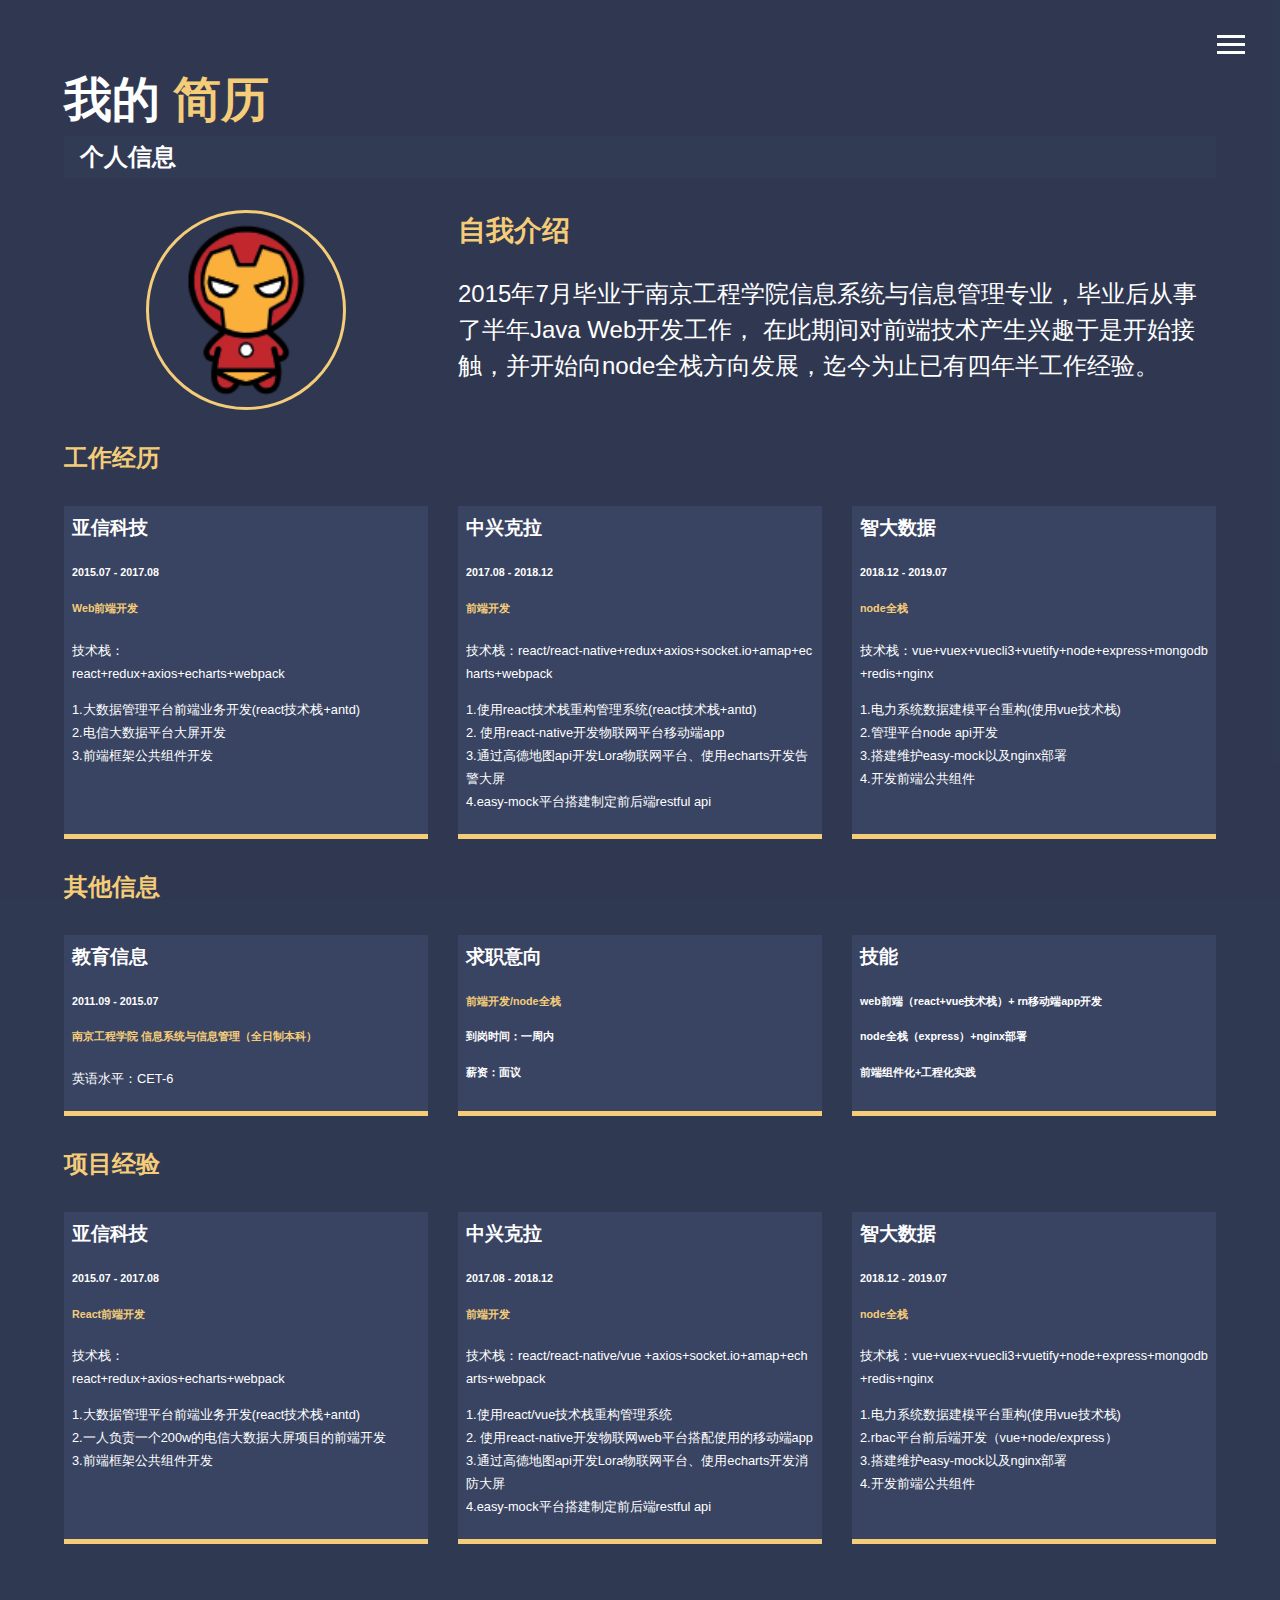
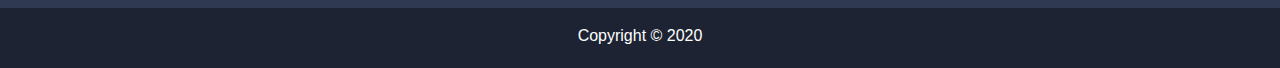
==== commit 9e6d59e8: "cv content" ====
--- a/about.html
+++ b/about.html
@@ -115,16 +115,16 @@
         <h6 style="line-height: 1;">2015.07 - 2017.08</h6>
         <h6 style="line-height: 1;" class="text-secondary">React前端开发</h6>
         <p>技术栈：<br>react+redux+axios+echarts+webpack</p>
-        <p>1.大数据管理平台前端业务开发(react技术栈+antd) <br> 2.电信大数据平台大屏开发 <br>3.前端框架公共组件开发<br></p>
+        <p>1.大数据管理平台前端业务开发(react技术栈+antd) <br> 2.一人负责一个200w的电信大数据大屏项目的前端开发 <br>3.前端框架公共组件开发<br></p>
       </div>
 
       <div class="job project-2">
         <h3>中兴克拉</h3>
         <h6 style="line-height: 1;">2017.08 - 2018.12</h6 style="line-height: 1;">
-        <h6 style="line-height: 1;" class="text-secondary">React前端开发</h6>
-        <p>技术栈：react/react-native+redux+axios+socket.io+amap+echarts+webpack</p>
-        <p>1.使用react技术栈重构管理系统(react技术栈+antd) <br> 2. 使用react-native开发物联网web平台搭配使用的移动端app
-          <br>3.通过高德地图api开发Lora物联网平台、使用echarts开发告警大屏 <br> 4.easy-mock平台搭建制定前后端restful api <br></p>
+        <h6 style="line-height: 1;" class="text-secondary">前端开发</h6>
+        <p>技术栈：react/react-native/vue +axios+socket.io+amap+echarts+webpack</p>
+        <p>1.使用react/vue技术栈重构管理系统 <br> 2. 使用react-native开发物联网web平台搭配使用的移动端app
+          <br>3.通过高德地图api开发Lora物联网平台、使用echarts开发消防大屏 <br> 4.easy-mock平台搭建制定前后端restful api <br></p>
       </div>
 
       <div class="job project-3">
--- a/css/main.css
+++ b/css/main.css
@@ -166,7 +166,12 @@
   main#home {
     overflow: hidden; }
     main#home h1 {
-      margin-top: 20vh; }
+      margin-top: 20vh;
+      color: #f5cd79;
+      height: 6rem; }
+      main#home h1 span.mark {
+        border-right: 2px solid white;
+        animation: blink 0.6s steps(40, end) infinite; }
 
 .lazy-title {
   height: 300px; }
@@ -284,6 +289,13 @@
   color: #fff;
   height: 60px; }
 
+@keyframes blink {
+  from,
+  to {
+    border-color: transparent; }
+  50% {
+    border-color: white; } }
+
 @media screen and (min-width: 1173px) {
   .projects {
     grid-template-columns: repeat(4, 1fr); } }
@@ -317,6 +329,7 @@
     .menu-nav .nav-item .nav-link {
       font-size: 20px !important; }
   .menu-branding {
+    margin-top: 1.6rem;
     height: 25vh;
     transform: translate3d(100%, 0, 0); }
     .menu-branding .portrait {
@@ -341,6 +354,7 @@
     box-sizing: border-box;
     padding: 2rem; }
     main #home h1 {
-      margin-top: 10vh; }
+      margin-top: 10vh;
+      height: 4.6rem; }
   .projects {
     grid-template-columns: 1fr; } }
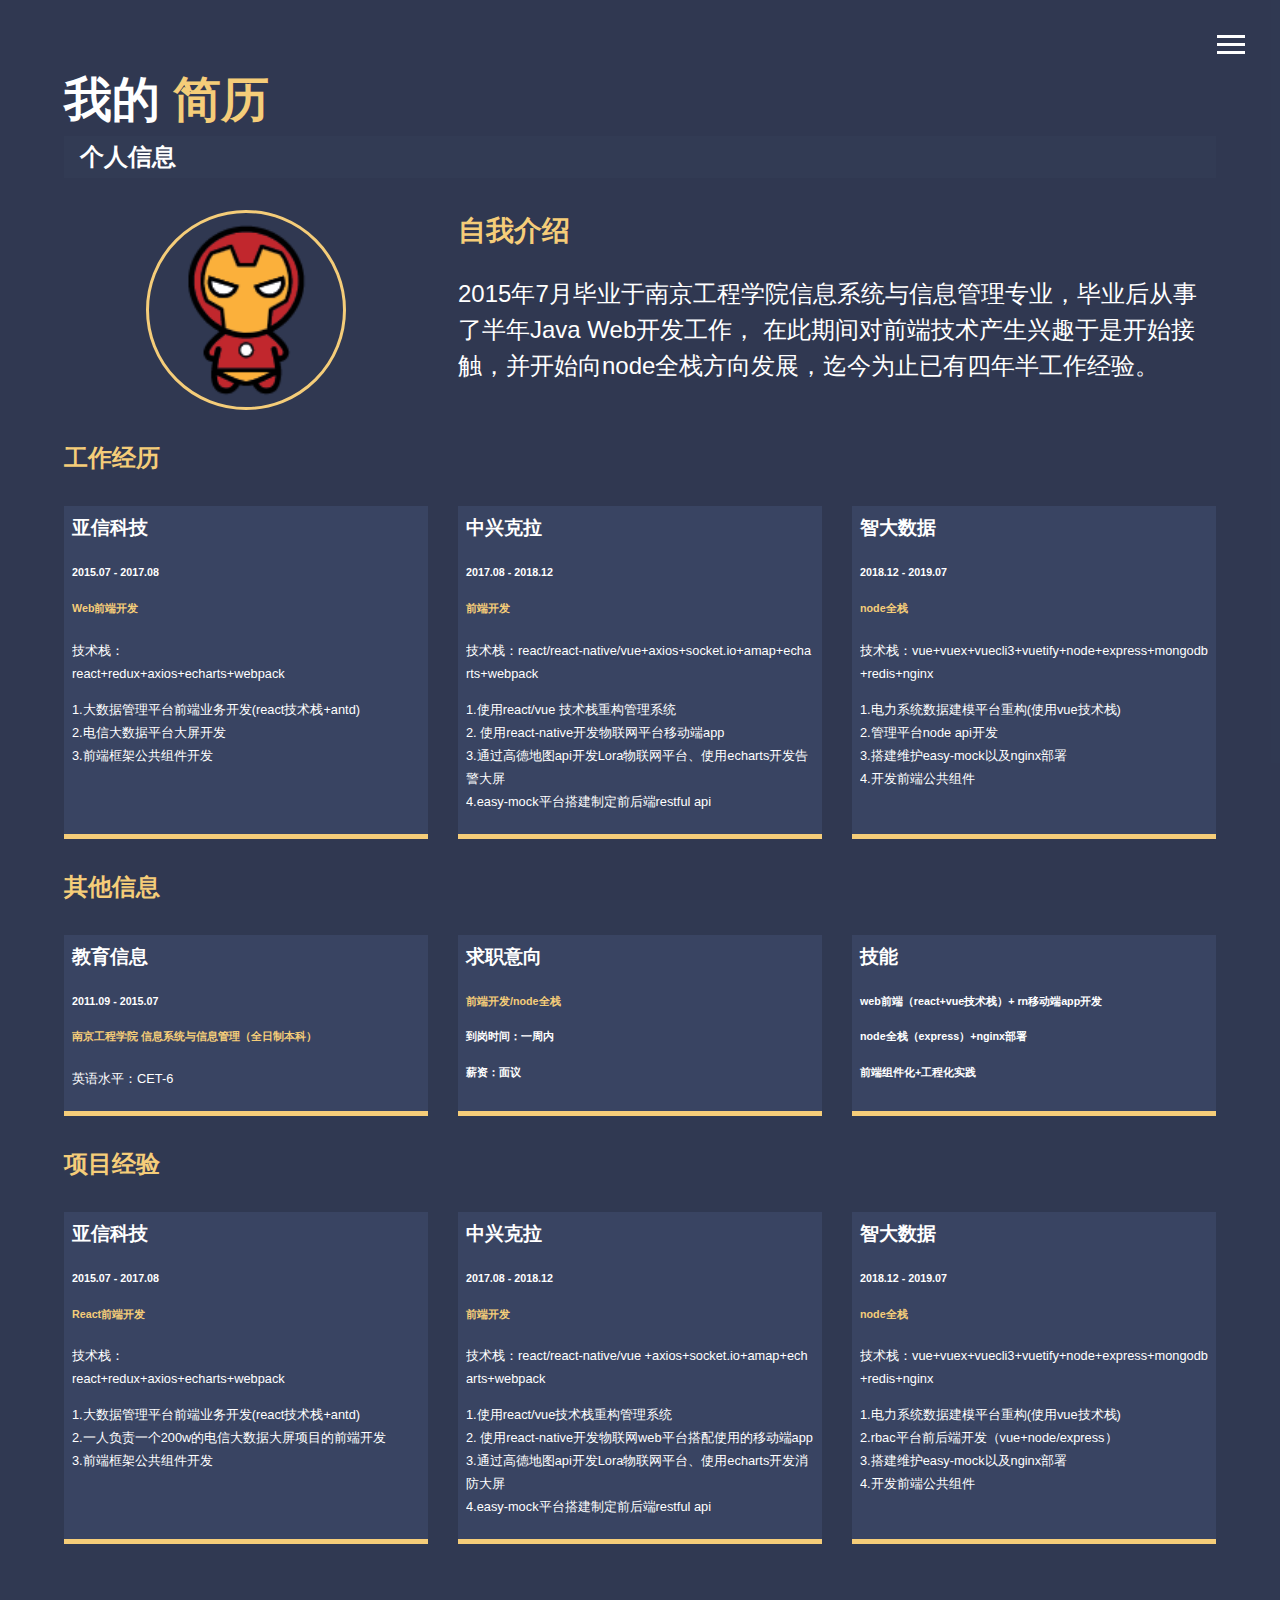
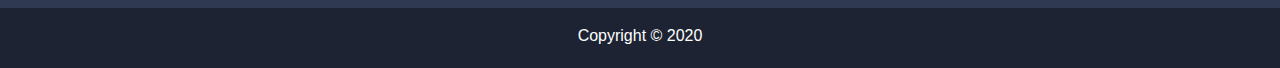
==== commit 9754a002: "cv content" ====
--- a/about.html
+++ b/about.html
@@ -70,8 +70,8 @@
         <h3>中兴克拉</h3>
         <h6 style="line-height: 1;">2017.08 - 2018.12</h6 style="line-height: 1;">
         <h6 style="line-height: 1;" class="text-secondary">前端开发</h6>
-        <p>技术栈：react/react-native+redux+axios+socket.io+amap+echarts+webpack</p>
-        <p>1.使用react技术栈重构管理系统(react技术栈+antd) <br> 2. 使用react-native开发物联网平台移动端app
+        <p>技术栈：react/react-native/vue+axios+socket.io+amap+echarts+webpack</p>
+        <p>1.使用react/vue 技术栈重构管理系统 <br> 2. 使用react-native开发物联网平台移动端app
           <br>3.通过高德地图api开发Lora物联网平台、使用echarts开发告警大屏 <br> 4.easy-mock平台搭建制定前后端restful api <br></p>
       </div>
 
